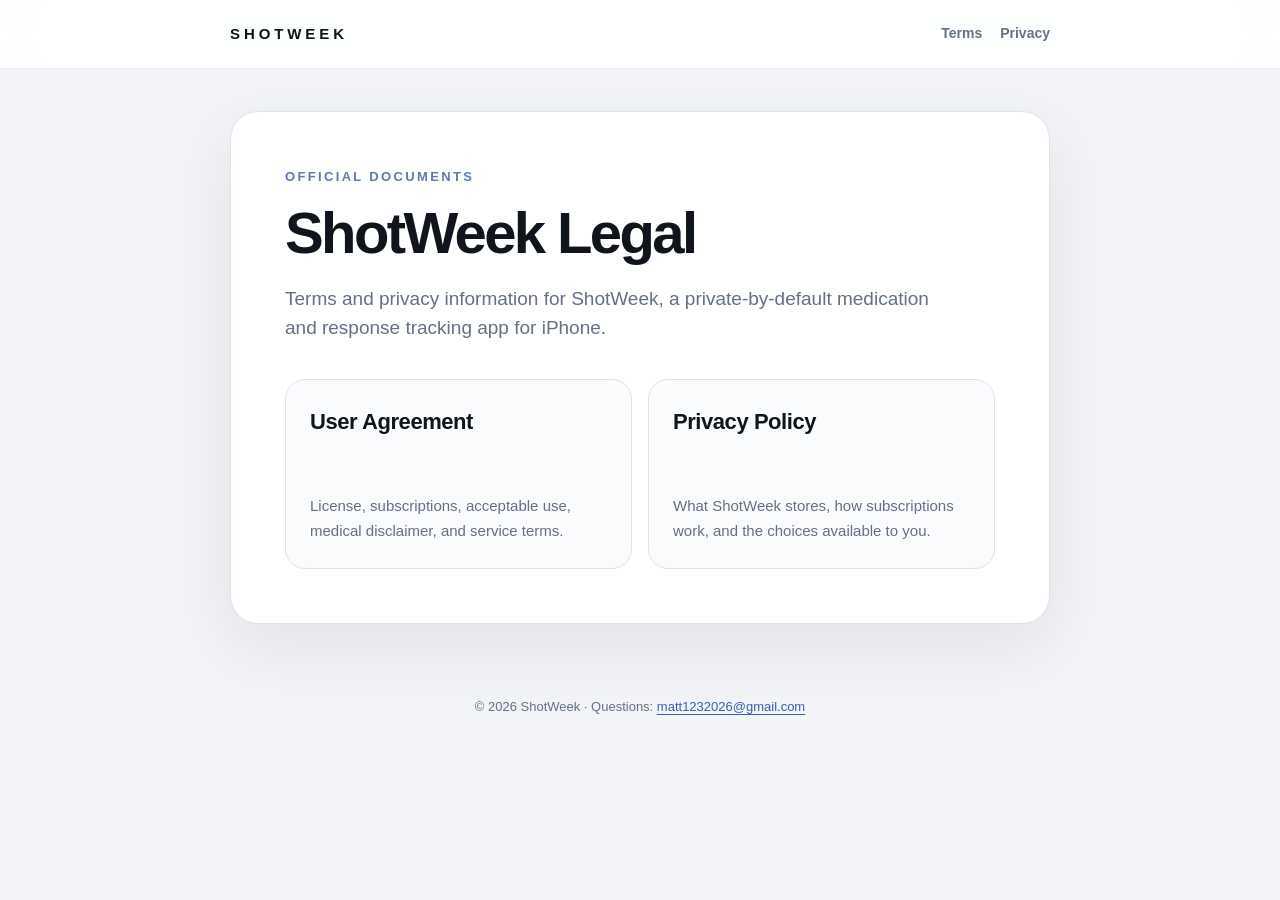
==== index.html @ 5c361e0a "Publish ShotWeek legal documents" ====
<!doctype html>
<html lang="en">
<head>
  <meta charset="utf-8">
  <meta name="viewport" content="width=device-width, initial-scale=1">
  <meta name="description" content="Official legal documents for the ShotWeek iOS app.">
  <title>ShotWeek Legal</title>
  <link rel="stylesheet" href="styles.css">
</head>
<body>
  <header class="site-header">
    <div class="header-inner">
      <a class="brand" href="index.html">SHOTWEEK</a>
      <nav class="header-nav" aria-label="Legal documents">
        <a href="user-agreement.html">Terms</a>
        <a href="privacy-policy.html">Privacy</a>
      </nav>
    </div>
  </header>
  <main>
    <article class="home-card">
      <p class="eyebrow">Official documents</p>
      <h1>ShotWeek Legal</h1>
      <p class="lede">Terms and privacy information for ShotWeek, a private-by-default medication and response tracking app for iPhone.</p>
      <div class="policy-grid">
        <a class="policy-link" href="user-agreement.html">
          <strong>User Agreement</strong>
          <span>License, subscriptions, acceptable use, medical disclaimer, and service terms.</span>
        </a>
        <a class="policy-link" href="privacy-policy.html">
          <strong>Privacy Policy</strong>
          <span>What ShotWeek stores, how subscriptions work, and the choices available to you.</span>
        </a>
      </div>
    </article>
  </main>
  <footer class="site-footer">© 2026 ShotWeek · Questions: <a href="mailto:matt1232026@gmail.com">matt1232026@gmail.com</a></footer>
</body>
</html>
---- styles.css ----
:root {
  color-scheme: light;
  --ink: #10141c;
  --muted: #657084;
  --line: #dde2ea;
  --surface: #ffffff;
  --canvas: #f2f4f7;
  --accent: #5f78bd;
  --accent-soft: #eef2ff;
  --max-width: 820px;
}

* {
  box-sizing: border-box;
}

html {
  scroll-behavior: smooth;
}

body {
  margin: 0;
  background: var(--canvas);
  color: var(--ink);
  font-family: -apple-system, BlinkMacSystemFont, "SF Pro Text", "Segoe UI", sans-serif;
  font-size: 17px;
  line-height: 1.65;
  -webkit-font-smoothing: antialiased;
}

a {
  color: #385eae;
  text-underline-offset: 3px;
}

a:hover {
  color: #23427f;
}

a:focus-visible,
button:focus-visible {
  outline: 3px solid rgba(95, 120, 189, 0.38);
  outline-offset: 3px;
  border-radius: 6px;
}

.site-header {
  position: sticky;
  top: 0;
  z-index: 10;
  border-bottom: 1px solid rgba(16, 20, 28, 0.08);
  background: rgba(255, 255, 255, 0.92);
  backdrop-filter: blur(18px) saturate(150%);
  -webkit-backdrop-filter: blur(18px) saturate(150%);
}

.header-inner {
  width: min(calc(100% - 40px), var(--max-width));
  min-height: 68px;
  margin: 0 auto;
  display: flex;
  align-items: center;
  justify-content: space-between;
  gap: 24px;
}

.brand {
  color: var(--ink);
  font-size: 15px;
  font-weight: 780;
  letter-spacing: 0.26em;
  text-decoration: none;
}

.header-nav {
  display: flex;
  align-items: center;
  gap: 18px;
  font-size: 14px;
  font-weight: 650;
}

.header-nav a {
  color: var(--muted);
  text-decoration: none;
}

.header-nav a[aria-current="page"] {
  color: var(--ink);
}

main {
  width: min(calc(100% - 40px), var(--max-width));
  margin: 42px auto 72px;
}

.document,
.home-card {
  overflow: hidden;
  border: 1px solid var(--line);
  border-radius: 28px;
  background: var(--surface);
  box-shadow: 0 22px 70px rgba(20, 29, 45, 0.08);
}

.document-hero {
  padding: 48px 52px 40px;
  border-bottom: 1px solid var(--line);
  background:
    radial-gradient(circle at 88% 10%, rgba(95, 120, 189, 0.18), transparent 34%),
    linear-gradient(180deg, #ffffff 0%, #fafbff 100%);
}

.eyebrow {
  margin: 0 0 12px;
  color: var(--accent);
  font-size: 13px;
  font-weight: 760;
  letter-spacing: 0.18em;
  text-transform: uppercase;
}

h1,
h2,
h3 {
  margin-top: 0;
  color: var(--ink);
  line-height: 1.18;
  text-wrap: balance;
}

h1 {
  max-width: 680px;
  margin-bottom: 14px;
  font-size: clamp(38px, 7vw, 58px);
  letter-spacing: -0.045em;
}

h2 {
  margin-bottom: 14px;
  font-size: 25px;
  letter-spacing: -0.025em;
}

h3 {
  margin-bottom: 8px;
  font-size: 19px;
}

p {
  margin: 0 0 16px;
}

ul,
ol {
  margin: 0 0 18px;
  padding-left: 24px;
}

li + li {
  margin-top: 8px;
}

.lede {
  max-width: 660px;
  margin: 0;
  color: var(--muted);
  font-size: 19px;
  line-height: 1.55;
}

.meta {
  display: flex;
  flex-wrap: wrap;
  gap: 10px;
  margin-top: 24px;
}

.meta span {
  padding: 7px 11px;
  border: 1px solid #d9e0f2;
  border-radius: 999px;
  background: rgba(255, 255, 255, 0.82);
  color: #4f5d72;
  font-size: 13px;
  font-weight: 650;
}

.toc {
  margin: 34px 52px 0;
  padding: 24px 26px;
  border: 1px solid var(--line);
  border-radius: 18px;
  background: #fafbfc;
}

.toc h2 {
  margin-bottom: 12px;
  font-size: 17px;
}

.toc ol {
  columns: 2;
  column-gap: 36px;
  margin: 0;
  font-size: 14px;
}

.toc li {
  break-inside: avoid;
  margin: 0 0 6px;
}

.document-body {
  padding: 18px 52px 54px;
}

.document-body section {
  padding-top: 36px;
  scroll-margin-top: 84px;
}

.document-body section + section {
  margin-top: 32px;
  border-top: 1px solid var(--line);
}

.callout {
  margin: 18px 0;
  padding: 18px 20px;
  border-left: 4px solid var(--accent);
  border-radius: 0 14px 14px 0;
  background: var(--accent-soft);
}

.callout p:last-child {
  margin-bottom: 0;
}

.table-wrap {
  margin: 18px 0 24px;
  overflow-x: auto;
  border: 1px solid var(--line);
  border-radius: 16px;
}

table {
  width: 100%;
  min-width: 620px;
  border-collapse: collapse;
  font-size: 15px;
}

th,
td {
  padding: 14px 16px;
  border-bottom: 1px solid var(--line);
  text-align: left;
  vertical-align: top;
}

th {
  background: #f7f8fa;
  font-size: 13px;
  letter-spacing: 0.04em;
  text-transform: uppercase;
}

tr:last-child td {
  border-bottom: 0;
}

.home-card {
  padding: 54px;
}

.home-card h1 {
  margin-bottom: 16px;
}

.policy-grid {
  display: grid;
  grid-template-columns: repeat(2, minmax(0, 1fr));
  gap: 16px;
  margin-top: 36px;
}

.policy-link {
  min-height: 190px;
  padding: 24px;
  display: flex;
  flex-direction: column;
  justify-content: space-between;
  border: 1px solid var(--line);
  border-radius: 20px;
  background: #fafbfc;
  color: var(--ink);
  text-decoration: none;
  transition: transform 160ms ease, border-color 160ms ease, box-shadow 160ms ease;
}

.policy-link:hover {
  transform: translateY(-2px);
  border-color: #bac7e6;
  box-shadow: 0 16px 36px rgba(40, 53, 78, 0.08);
}

.policy-link strong {
  font-size: 22px;
  letter-spacing: -0.02em;
}

.policy-link span {
  color: var(--muted);
  font-size: 15px;
}

.site-footer {
  width: min(calc(100% - 40px), var(--max-width));
  margin: 0 auto 48px;
  color: var(--muted);
  font-size: 13px;
  text-align: center;
}

@media (max-width: 680px) {
  body {
    font-size: 16px;
  }

  .header-inner,
  main,
  .site-footer {
    width: min(calc(100% - 24px), var(--max-width));
  }

  .header-inner {
    min-height: 62px;
  }

  .header-nav {
    gap: 12px;
    font-size: 12px;
  }

  main {
    margin-top: 20px;
  }

  .document,
  .home-card {
    border-radius: 22px;
  }

  .document-hero,
  .document-body,
  .home-card {
    padding-left: 24px;
    padding-right: 24px;
  }

  .document-hero {
    padding-top: 34px;
    padding-bottom: 30px;
  }

  .document-body {
    padding-bottom: 36px;
  }

  .toc {
    margin: 24px 24px 0;
    padding: 20px;
  }

  .toc ol {
    columns: 1;
  }

  .policy-grid {
    grid-template-columns: 1fr;
  }

  .policy-link {
    min-height: 150px;
  }
}

@media print {
  body {
    background: #fff;
    color: #000;
    font-size: 11pt;
  }

  .site-header,
  .toc,
  .site-footer {
    display: none;
  }

  main {
    width: 100%;
    margin: 0;
  }

  .document {
    border: 0;
    border-radius: 0;
    box-shadow: none;
  }

  .document-hero,
  .document-body {
    padding-left: 0;
    padding-right: 0;
  }

  .document-body section {
    break-inside: avoid-page;
  }
}
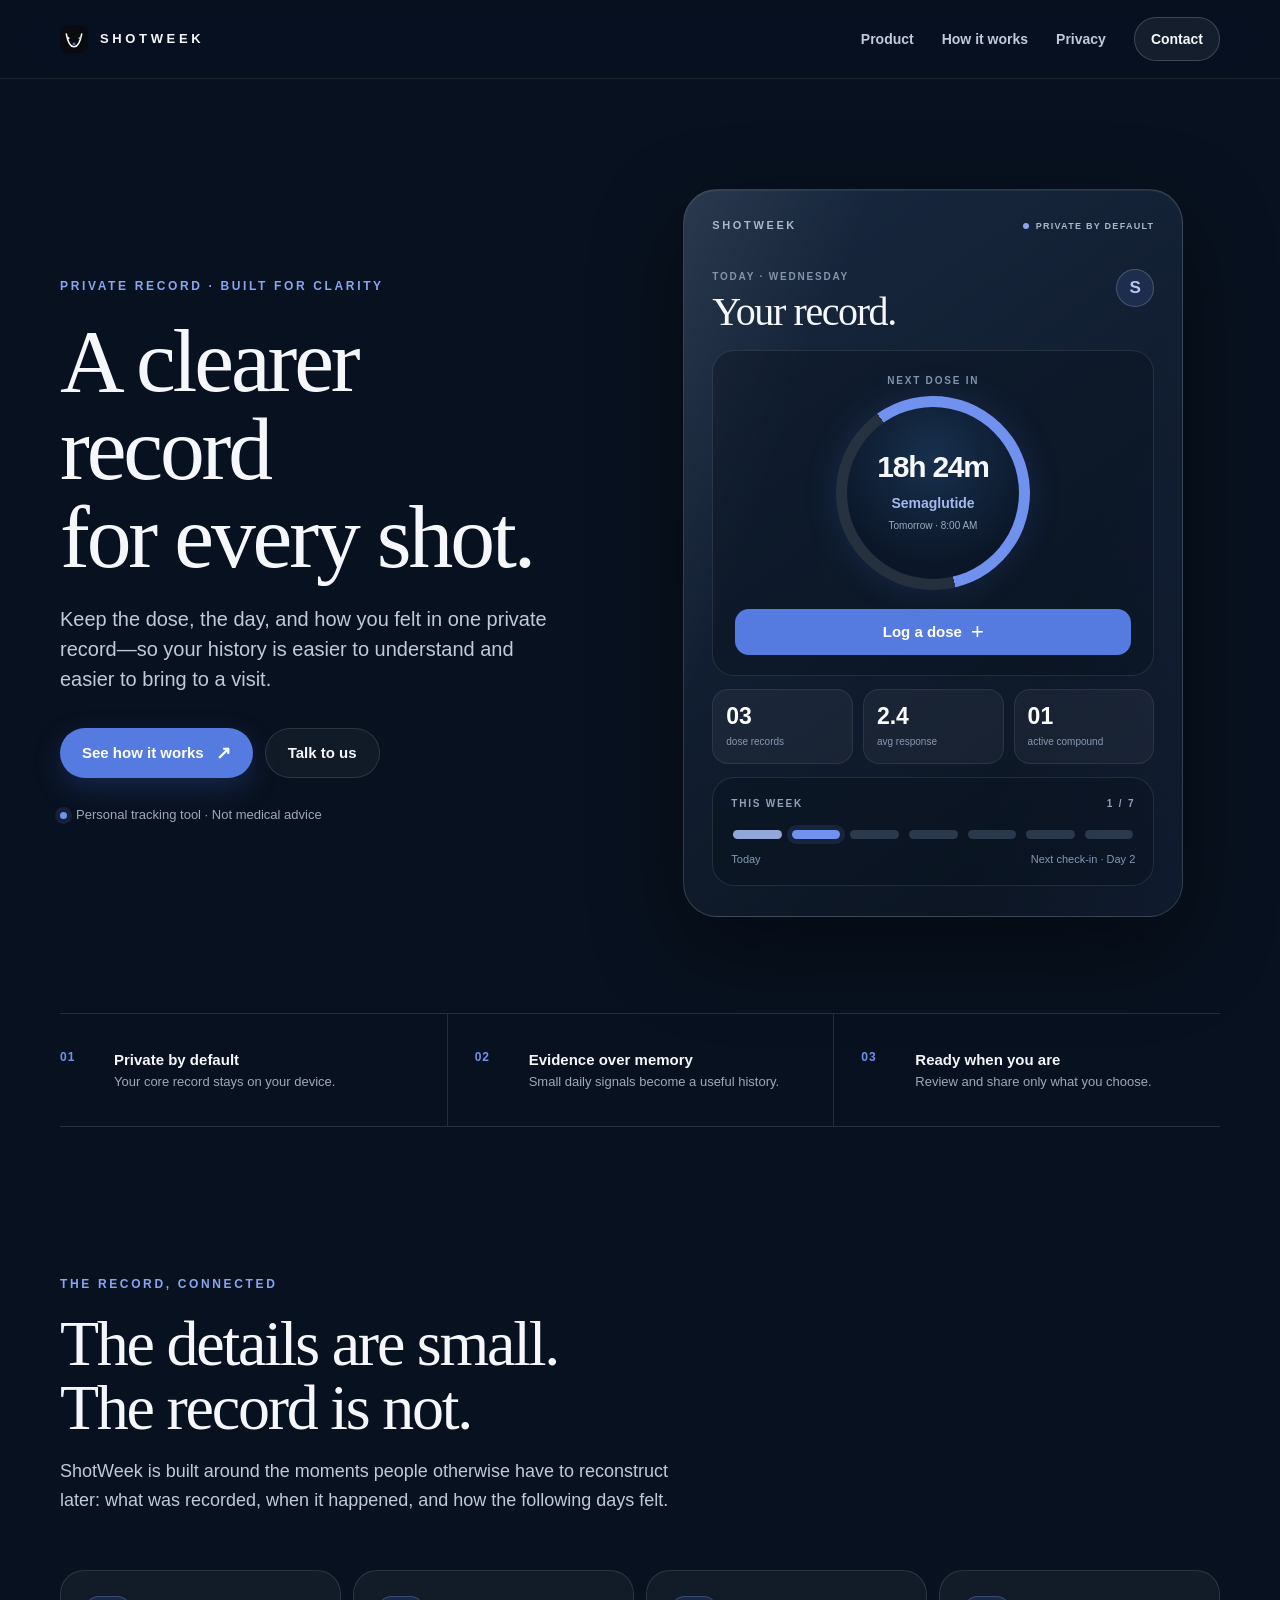
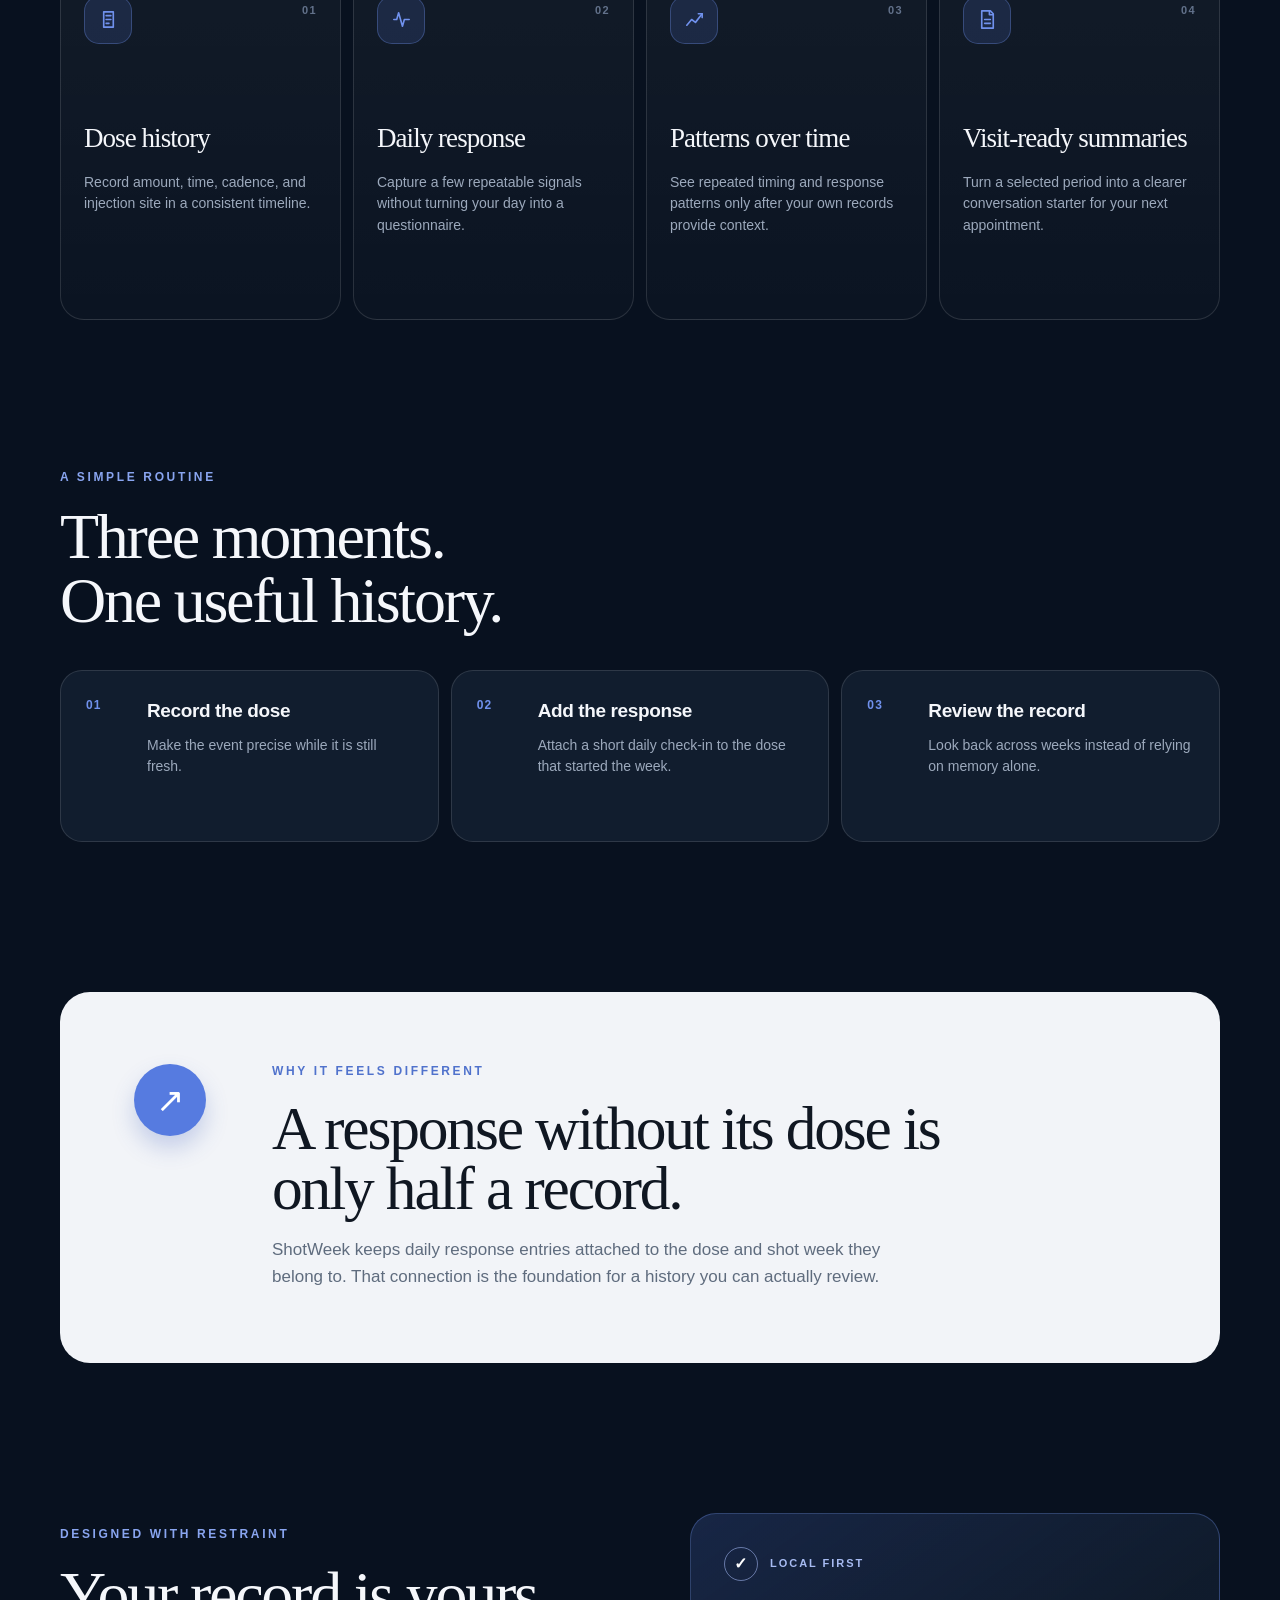
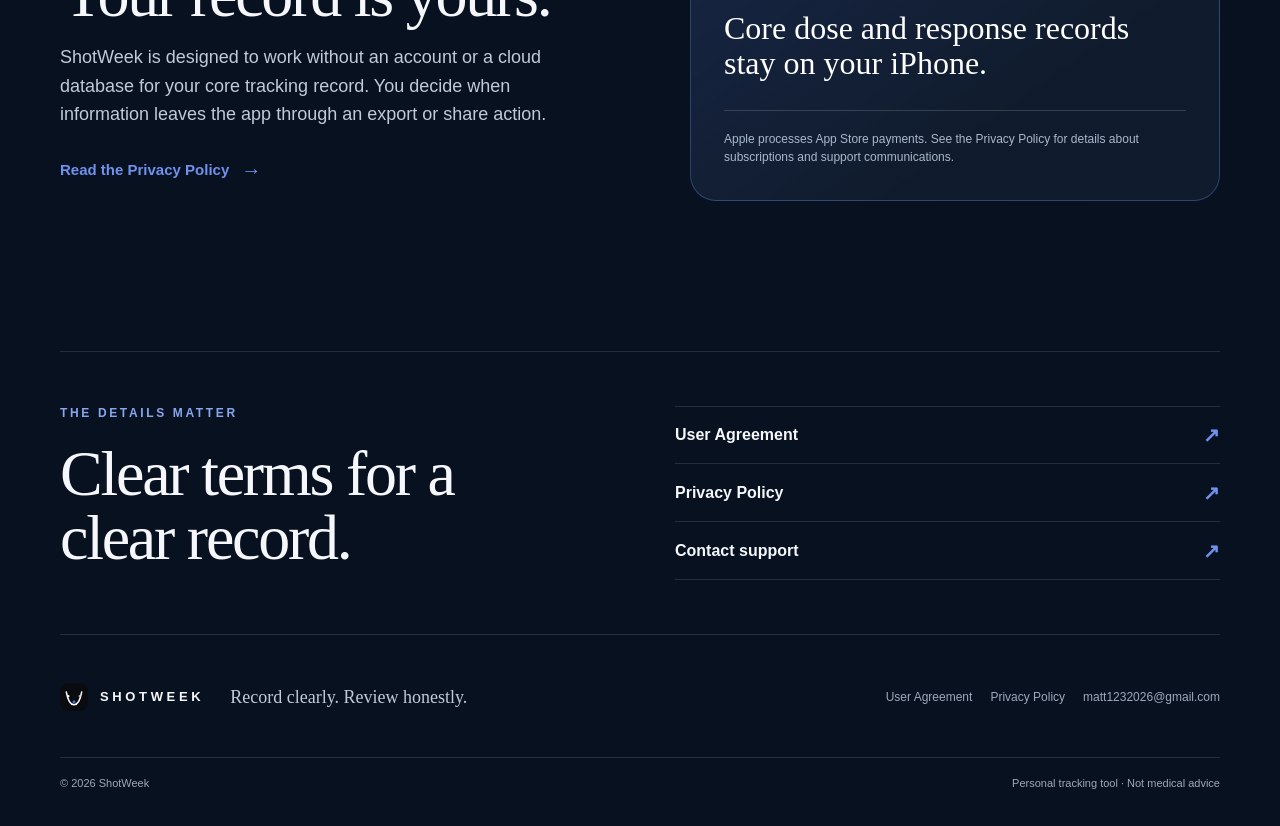
==== commit 92006722: "Launch ShotWeek official website" ====
--- a/index.html
+++ b/index.html
@@ -3,37 +3,173 @@
 <head>
   <meta charset="utf-8">
   <meta name="viewport" content="width=device-width, initial-scale=1">
-  <meta name="description" content="Official legal documents for the ShotWeek iOS app.">
-  <title>ShotWeek Legal</title>
+  <meta name="theme-color" content="#08111f">
+  <meta name="description" content="ShotWeek keeps your dose history and daily response in one clear, private record.">
+  <title>ShotWeek — A clearer record for every shot</title>
+  <link rel="preload" href="shotweek-logo.svg" as="image" type="image/svg+xml">
   <link rel="stylesheet" href="styles.css">
 </head>
-<body>
-  <header class="site-header">
+<body class="landing-page">
+  <header class="site-header landing-header">
     <div class="header-inner">
-      <a class="brand" href="index.html">SHOTWEEK</a>
-      <nav class="header-nav" aria-label="Legal documents">
-        <a href="user-agreement.html">Terms</a>
+      <a class="brand brand-mark" href="index.html" aria-label="ShotWeek home">
+        <img src="shotweek-logo.svg" alt="">
+        <span>SHOTWEEK</span>
+      </a>
+      <nav class="header-nav landing-nav" aria-label="Primary navigation">
+        <a href="#product">Product</a>
+        <a href="#method">How it works</a>
         <a href="privacy-policy.html">Privacy</a>
+        <a class="nav-cta" href="mailto:matt1232026@gmail.com">Contact</a>
       </nav>
     </div>
   </header>
-  <main>
-    <article class="home-card">
-      <p class="eyebrow">Official documents</p>
-      <h1>ShotWeek Legal</h1>
-      <p class="lede">Terms and privacy information for ShotWeek, a private-by-default medication and response tracking app for iPhone.</p>
-      <div class="policy-grid">
-        <a class="policy-link" href="user-agreement.html">
-          <strong>User Agreement</strong>
-          <span>License, subscriptions, acceptable use, medical disclaimer, and service terms.</span>
-        </a>
-        <a class="policy-link" href="privacy-policy.html">
-          <strong>Privacy Policy</strong>
-          <span>What ShotWeek stores, how subscriptions work, and the choices available to you.</span>
-        </a>
+
+  <main class="landing-main">
+    <section class="landing-hero" aria-labelledby="hero-title">
+      <div class="hero-copy">
+        <p class="eyebrow eyebrow-blue">PRIVATE RECORD <span aria-hidden="true">·</span> BUILT FOR CLARITY</p>
+        <h1 id="hero-title">A clearer record<br>for every shot.</h1>
+        <p class="hero-lede">Keep the dose, the day, and how you felt in one private record—so your history is easier to understand and easier to bring to a visit.</p>
+        <div class="hero-actions">
+          <a class="button button-primary" href="#product">See how it works <span aria-hidden="true">↗</span></a>
+          <a class="button button-quiet" href="mailto:matt1232026@gmail.com">Talk to us</a>
+        </div>
+        <p class="hero-note"><span class="status-dot" aria-hidden="true"></span> Personal tracking tool · Not medical advice</p>
       </div>
-    </article>
+
+      <div class="hero-art" aria-label="Illustration of the ShotWeek tracking dashboard">
+        <div class="dashboard-shell">
+          <div class="dashboard-topline">
+            <span>SHOTWEEK</span>
+            <span class="topline-status"><i aria-hidden="true"></i> PRIVATE BY DEFAULT</span>
+          </div>
+          <div class="dashboard-heading">
+            <div>
+              <p class="dashboard-kicker">TODAY · WEDNESDAY</p>
+              <h2>Your record.</h2>
+            </div>
+            <span class="dashboard-avatar" aria-hidden="true">S</span>
+          </div>
+          <div class="dashboard-card dose-card">
+            <div class="dose-card-label">NEXT DOSE IN</div>
+            <div class="ring-wrap">
+              <div class="ring"><div class="ring-center"><strong>18h 24m</strong><span>Semaglutide</span><small>Tomorrow · 8:00 AM</small></div></div>
+            </div>
+            <div class="dashboard-action">Log a dose <span aria-hidden="true">+</span></div>
+          </div>
+          <div class="dashboard-metrics" aria-label="Record summary">
+            <div><strong>03</strong><span>dose records</span></div>
+            <div><strong>2.4</strong><span>avg response</span></div>
+            <div><strong>01</strong><span>active compound</span></div>
+          </div>
+          <div class="dashboard-card week-card">
+            <div class="week-card-heading"><span>THIS WEEK</span><span>1 / 7</span></div>
+            <div class="week-dots" aria-hidden="true">
+              <i class="complete"></i><i class="today"></i><i></i><i></i><i></i><i></i><i></i>
+            </div>
+            <div class="week-card-footer"><span>Today</span><span>Next check-in · Day 2</span></div>
+          </div>
+        </div>
+      </div>
+    </section>
+
+    <section class="trust-strip" aria-label="ShotWeek principles">
+      <div><span class="trust-index">01</span><strong>Private by default</strong><span>Your core record stays on your device.</span></div>
+      <div><span class="trust-index">02</span><strong>Evidence over memory</strong><span>Small daily signals become a useful history.</span></div>
+      <div><span class="trust-index">03</span><strong>Ready when you are</strong><span>Review and share only what you choose.</span></div>
+    </section>
+
+    <section id="product" class="landing-section product-section" aria-labelledby="product-title">
+      <div class="section-heading">
+        <p class="eyebrow eyebrow-blue">THE RECORD, CONNECTED</p>
+        <h2 id="product-title">The details are small.<br>The record is not.</h2>
+        <p>ShotWeek is built around the moments people otherwise have to reconstruct later: what was recorded, when it happened, and how the following days felt.</p>
+      </div>
+      <div class="feature-grid">
+        <article class="feature-card">
+          <span class="feature-icon" aria-hidden="true"><svg viewBox="0 0 24 24"><path d="M7 4h10v16H7z"/><path d="M9.5 8h5M9.5 12h5M9.5 16h3"/></svg></span>
+          <span class="feature-number">01</span>
+          <h3>Dose history</h3>
+          <p>Record amount, time, cadence, and injection site in a consistent timeline.</p>
+        </article>
+        <article class="feature-card">
+          <span class="feature-icon" aria-hidden="true"><svg viewBox="0 0 24 24"><path d="M4 12h3l2-7 4 14 2-7h5"/></svg></span>
+          <span class="feature-number">02</span>
+          <h3>Daily response</h3>
+          <p>Capture a few repeatable signals without turning your day into a questionnaire.</p>
+        </article>
+        <article class="feature-card">
+          <span class="feature-icon" aria-hidden="true"><svg viewBox="0 0 24 24"><path d="M4 18 9 12l4 3 7-9"/><path d="M16 6h4v4"/></svg></span>
+          <span class="feature-number">03</span>
+          <h3>Patterns over time</h3>
+          <p>See repeated timing and response patterns only after your own records provide context.</p>
+        </article>
+        <article class="feature-card">
+          <span class="feature-icon" aria-hidden="true"><svg viewBox="0 0 24 24"><path d="M6 3h9l3 3v15H6z"/><path d="M14 3v4h4M9 12h6M9 16h6"/></svg></span>
+          <span class="feature-number">04</span>
+          <h3>Visit-ready summaries</h3>
+          <p>Turn a selected period into a clearer conversation starter for your next appointment.</p>
+        </article>
+      </div>
+    </section>
+
+    <section id="method" class="landing-section method-section" aria-labelledby="method-title">
+      <div class="section-heading compact-heading">
+        <p class="eyebrow eyebrow-blue">A SIMPLE ROUTINE</p>
+        <h2 id="method-title">Three moments.<br>One useful history.</h2>
+      </div>
+      <div class="steps-grid">
+        <article class="step-card"><span>01</span><div><h3>Record the dose</h3><p>Make the event precise while it is still fresh.</p></div></article>
+        <article class="step-card"><span>02</span><div><h3>Add the response</h3><p>Attach a short daily check-in to the dose that started the week.</p></div></article>
+        <article class="step-card"><span>03</span><div><h3>Review the record</h3><p>Look back across weeks instead of relying on memory alone.</p></div></article>
+      </div>
+    </section>
+
+    <section class="statement-panel" aria-labelledby="statement-title">
+      <div class="statement-mark" aria-hidden="true">↗</div>
+      <div>
+        <p class="eyebrow eyebrow-blue">WHY IT FEELS DIFFERENT</p>
+        <h2 id="statement-title">A response without its dose is only half a record.</h2>
+        <p>ShotWeek keeps daily response entries attached to the dose and shot week they belong to. That connection is the foundation for a history you can actually review.</p>
+      </div>
+    </section>
+
+    <section class="privacy-section" aria-labelledby="privacy-title">
+      <div class="privacy-copy">
+        <p class="eyebrow eyebrow-blue">DESIGNED WITH RESTRAINT</p>
+        <h2 id="privacy-title">Your record is yours.</h2>
+        <p>ShotWeek is designed to work without an account or a cloud database for your core tracking record. You decide when information leaves the app through an export or share action.</p>
+        <a class="text-link" href="privacy-policy.html">Read the Privacy Policy <span aria-hidden="true">→</span></a>
+      </div>
+      <div class="privacy-panel">
+        <div class="privacy-panel-top"><span class="shield" aria-hidden="true">✓</span><span>LOCAL FIRST</span></div>
+        <p>Core dose and response records stay on your iPhone.</p>
+        <div class="privacy-rule"></div>
+        <small>Apple processes App Store payments. See the Privacy Policy for details about subscriptions and support communications.</small>
+      </div>
+    </section>
+
+    <section class="legal-panel" aria-labelledby="legal-title">
+      <div>
+        <p class="eyebrow eyebrow-blue">THE DETAILS MATTER</p>
+        <h2 id="legal-title">Clear terms for a clear record.</h2>
+      </div>
+      <div class="legal-panel-links">
+        <a href="user-agreement.html"><span>User Agreement</span><span aria-hidden="true">↗</span></a>
+        <a href="privacy-policy.html"><span>Privacy Policy</span><span aria-hidden="true">↗</span></a>
+        <a href="mailto:matt1232026@gmail.com"><span>Contact support</span><span aria-hidden="true">↗</span></a>
+      </div>
+    </section>
   </main>
-  <footer class="site-footer">© 2026 ShotWeek · Questions: <a href="mailto:matt1232026@gmail.com">matt1232026@gmail.com</a></footer>
+
+  <footer class="site-footer landing-footer">
+    <div class="footer-inner">
+      <a class="brand brand-mark" href="index.html" aria-label="ShotWeek home"><img src="shotweek-logo.svg" alt=""><span>SHOTWEEK</span></a>
+      <p>Record clearly. Review honestly.</p>
+      <div class="footer-links"><a href="user-agreement.html">User Agreement</a><a href="privacy-policy.html">Privacy Policy</a><a href="mailto:matt1232026@gmail.com">matt1232026@gmail.com</a></div>
+    </div>
+    <div class="footer-bottom"><span>© 2026 ShotWeek</span><span>Personal tracking tool · Not medical advice</span></div>
+  </footer>
 </body>
 </html>
--- a/styles.css
+++ b/styles.css
@@ -1,422 +1,323 @@
 :root {
+  color-scheme: dark;
+  --ink: #f5f7fb;
+  --muted: #9ca9bc;
+  --muted-strong: #c0cad8;
+  --line: rgba(255, 255, 255, 0.12);
+  --surface: #111d2e;
+  --surface-strong: #17263a;
+  --canvas: #08111f;
+  --canvas-deep: #060c16;
+  --accent: #567be0;
+  --accent-bright: #7091ed;
+  --accent-soft: rgba(86, 123, 224, 0.16);
+  --max-width: 1160px;
+  --copy-width: 820px;
+}
+
+* { box-sizing: border-box; }
+
+html { scroll-behavior: smooth; }
+
+body {
+  margin: 0;
+  background: var(--canvas);
+  color: var(--ink);
+  font-family: -apple-system, BlinkMacSystemFont, "SF Pro Text", "Segoe UI", sans-serif;
+  font-size: 17px;
+  line-height: 1.6;
+  -webkit-font-smoothing: antialiased;
+  text-rendering: optimizeLegibility;
+}
+
+a { color: var(--accent-bright); text-underline-offset: 3px; }
+a:hover { color: #9bb3ff; }
+a:focus-visible, button:focus-visible { outline: 3px solid rgba(112, 145, 237, 0.55); outline-offset: 4px; border-radius: 8px; }
+
+.site-header {
+  position: sticky;
+  top: 0;
+  z-index: 10;
+  border-bottom: 1px solid rgba(255, 255, 255, 0.08);
+  background: rgba(8, 17, 31, 0.78);
+  backdrop-filter: blur(20px) saturate(140%);
+  -webkit-backdrop-filter: blur(20px) saturate(140%);
+}
+
+.header-inner {
+  width: min(calc(100% - 64px), var(--max-width));
+  min-height: 78px;
+  margin: 0 auto;
+  display: flex;
+  align-items: center;
+  justify-content: space-between;
+  gap: 32px;
+}
+
+.brand {
+  color: var(--ink);
+  text-decoration: none;
+  letter-spacing: 0.28em;
+  font-size: 13px;
+  font-weight: 760;
+}
+
+.brand-mark { display: inline-flex; align-items: center; gap: 12px; }
+.brand-mark img { width: 28px; height: 28px; border-radius: 8px; display: block; }
+
+.header-nav { display: flex; align-items: center; gap: 28px; font-size: 14px; font-weight: 650; }
+.header-nav a { color: var(--muted-strong); text-decoration: none; }
+.header-nav a:hover { color: var(--ink); }
+.landing-nav .nav-cta { padding: 10px 16px; border: 1px solid rgba(255, 255, 255, 0.18); border-radius: 999px; color: var(--ink); background: rgba(255, 255, 255, 0.06); }
+
+.landing-main { width: min(calc(100% - 64px), var(--max-width)); margin: 0 auto; }
+
+.landing-hero {
+  min-height: 720px;
+  padding: 110px 0 96px;
+  display: grid;
+  grid-template-columns: minmax(0, 0.94fr) minmax(440px, 1.06fr);
+  align-items: center;
+  gap: 78px;
+}
+
+.eyebrow { margin: 0; color: var(--muted); font-size: 12px; line-height: 1.3; font-weight: 780; letter-spacing: 0.22em; text-transform: uppercase; }
+.eyebrow-blue { color: #89a5f0; }
+
+h1, h2, h3, p { margin-top: 0; }
+h1, h2, h3 { letter-spacing: -0.035em; }
+h1, .section-heading h2, .statement-panel h2, .privacy-copy h2, .legal-panel h2 { font-family: Iowan Old Style, Baskerville, Georgia, serif; font-weight: 500; }
+
+.hero-copy h1 { max-width: 640px; margin: 22px 0 24px; font-size: clamp(58px, 7vw, 92px); line-height: 0.98; }
+.hero-lede { max-width: 560px; margin-bottom: 34px; color: var(--muted-strong); font-size: 20px; line-height: 1.5; }
+.hero-actions { display: flex; flex-wrap: wrap; align-items: center; gap: 12px; }
+.button { display: inline-flex; align-items: center; justify-content: center; min-height: 50px; padding: 0 22px; border-radius: 999px; font-size: 15px; font-weight: 720; text-decoration: none; transition: transform .2s ease, background .2s ease, border-color .2s ease; }
+.button:hover { transform: translateY(-2px); }
+.button-primary { color: #fff; background: var(--accent); box-shadow: 0 10px 28px rgba(61, 93, 188, 0.28); }
+.button-primary:hover { color: #fff; background: var(--accent-bright); }
+.button-primary span { margin-left: 12px; font-size: 18px; }
+.button-quiet { color: var(--ink); border: 1px solid var(--line); background: rgba(255, 255, 255, 0.04); }
+.button-quiet:hover { color: var(--ink); background: rgba(255, 255, 255, 0.1); }
+.hero-note { display: flex; align-items: center; gap: 9px; margin: 27px 0 0; color: var(--muted); font-size: 13px; }
+.status-dot { width: 7px; height: 7px; border-radius: 50%; background: var(--accent-bright); box-shadow: 0 0 0 5px rgba(112, 145, 237, 0.12); }
+
+.hero-art { position: relative; min-height: 590px; display: grid; place-items: center; }
+.hero-art::before { content: ""; position: absolute; width: 530px; height: 530px; border-radius: 50%; background: radial-gradient(circle, rgba(81, 121, 226, 0.2), rgba(81, 121, 226, 0) 68%); filter: blur(10px); }
+.dashboard-shell { position: relative; width: min(100%, 500px); padding: 27px 28px 30px; overflow: hidden; border: 1px solid rgba(255, 255, 255, 0.16); border-radius: 34px; background: linear-gradient(145deg, rgba(25, 42, 65, 0.96), rgba(10, 19, 32, 0.98)); box-shadow: 0 32px 90px rgba(0, 0, 0, 0.38), inset 0 1px 0 rgba(255, 255, 255, 0.06); }
+.dashboard-shell::after { content: ""; position: absolute; inset: 0; pointer-events: none; background: linear-gradient(110deg, rgba(255, 255, 255, 0.08), transparent 25% 70%, rgba(86, 123, 224, 0.07)); }
+.dashboard-topline, .dashboard-heading, .week-card-heading, .week-card-footer { position: relative; z-index: 1; display: flex; justify-content: space-between; align-items: center; }
+.dashboard-topline { color: #aab8cc; font-size: 11px; font-weight: 760; letter-spacing: .24em; }
+.topline-status { display: flex; align-items: center; gap: 7px; font-size: 9px; letter-spacing: .14em; }
+.topline-status i { display: block; width: 6px; height: 6px; border-radius: 50%; background: #8da6ed; }
+.dashboard-heading { margin: 34px 0 18px; align-items: flex-start; }
+.dashboard-kicker, .dose-card-label { margin: 0 0 7px; color: #8494ab; font-size: 10px; font-weight: 760; letter-spacing: .18em; }
+.dashboard-heading h2 { margin: 0; font-family: Iowan Old Style, Baskerville, Georgia, serif; font-size: 40px; line-height: 1; font-weight: 500; }
+.dashboard-avatar { display: grid; place-items: center; width: 38px; height: 38px; border: 1px solid rgba(255, 255, 255, .2); border-radius: 50%; color: #b7c8ef; font-weight: 700; background: rgba(86, 123, 224, .15); }
+.dashboard-card { position: relative; z-index: 1; border: 1px solid rgba(255, 255, 255, .1); border-radius: 22px; background: rgba(8, 16, 29, .34); }
+.dose-card { padding: 22px 22px 20px; text-align: center; }
+.ring-wrap { display: grid; place-items: center; margin: 2px 0 19px; }
+.ring { display: grid; place-items: center; width: 194px; height: 194px; padding: 11px; border-radius: 50%; background: conic-gradient(var(--accent-bright) 0 56%, rgba(255, 255, 255, .1) 56% 100%); box-shadow: 0 0 34px rgba(80, 125, 229, .16); transform: rotate(-35deg); }
+.ring-center { display: flex; width: 100%; height: 100%; transform: rotate(35deg); border-radius: 50%; flex-direction: column; align-items: center; justify-content: center; background: radial-gradient(circle at 50% 30%, #18304e, #0b1728 72%); }
+.ring-center strong { color: var(--ink); font-size: 30px; letter-spacing: -.04em; line-height: 1; }
+.ring-center span { margin-top: 10px; color: #a6b9ef; font-size: 14px; font-weight: 700; }
+.ring-center small { margin-top: 3px; color: var(--muted); font-size: 10px; }
+.dashboard-action { display: flex; align-items: center; justify-content: center; gap: 9px; min-height: 46px; border-radius: 14px; color: #fff; background: var(--accent); font-size: 15px; font-weight: 730; }
+.dashboard-action span { font-size: 22px; font-weight: 400; }
+.dashboard-metrics { position: relative; z-index: 1; display: grid; grid-template-columns: repeat(3, 1fr); gap: 10px; margin: 13px 0; }
+.dashboard-metrics > div { min-width: 0; padding: 15px 13px; border: 1px solid rgba(255, 255, 255, .08); border-radius: 16px; background: rgba(255, 255, 255, .045); }
+.dashboard-metrics strong { display: block; color: #fff; font-size: 23px; line-height: 1; }
+.dashboard-metrics span { display: block; margin-top: 8px; overflow: hidden; color: #8799b1; font-size: 10px; line-height: 1.25; text-overflow: ellipsis; white-space: nowrap; }
+.week-card { padding: 18px 18px 16px; }
+.week-card-heading { color: #92a2ba; font-size: 10px; font-weight: 760; letter-spacing: .18em; }
+.week-dots { display: grid; grid-template-columns: repeat(7, 1fr); gap: 10px; margin: 18px 2px 12px; }
+.week-dots i { display: block; height: 9px; border-radius: 99px; background: #2a394c; }
+.week-dots i.complete { background: #91a7da; }
+.week-dots i.today { background: var(--accent-bright); box-shadow: 0 0 0 5px rgba(112, 145, 237, .12); }
+.week-card-footer { color: #8598b1; font-size: 11px; }
+
+.trust-strip { display: grid; grid-template-columns: repeat(3, 1fr); border-top: 1px solid var(--line); border-bottom: 1px solid var(--line); }
+.trust-strip > div { min-height: 112px; padding: 27px 27px 25px 0; display: grid; grid-template-columns: 40px 1fr; column-gap: 14px; align-content: center; }
+.trust-strip > div + div { padding-left: 27px; border-left: 1px solid var(--line); }
+.trust-index { grid-row: span 2; color: var(--accent-bright); font-size: 12px; font-weight: 760; letter-spacing: .08em; }
+.trust-strip strong { font-size: 15px; font-weight: 680; }
+.trust-strip span:last-child { color: var(--muted); font-size: 13px; }
+
+.landing-section { padding: 150px 0; }
+.section-heading { max-width: 780px; margin-bottom: 55px; }
+.section-heading h2 { margin: 20px 0 18px; font-size: clamp(46px, 5vw, 70px); line-height: .99; }
+.section-heading > p:last-child { max-width: 610px; margin-bottom: 0; color: var(--muted-strong); font-size: 18px; }
+.feature-grid { display: grid; grid-template-columns: repeat(4, 1fr); gap: 12px; }
+.feature-card { min-height: 350px; padding: 25px 23px; position: relative; border: 1px solid var(--line); border-radius: 24px; background: linear-gradient(180deg, rgba(255, 255, 255, .045), rgba(255, 255, 255, .015)); }
+.feature-card:hover { border-color: rgba(112, 145, 237, .5); background: linear-gradient(180deg, rgba(86, 123, 224, .12), rgba(255, 255, 255, .02)); }
+.feature-icon { display: grid; place-items: center; width: 48px; height: 48px; border: 1px solid rgba(112, 145, 237, .33); border-radius: 15px; color: var(--accent-bright); background: var(--accent-soft); }
+.feature-icon svg { width: 23px; height: 23px; fill: none; stroke: currentColor; stroke-linecap: round; stroke-linejoin: round; stroke-width: 1.7; }
+.feature-number { position: absolute; top: 31px; right: 23px; color: #62718a; font-size: 11px; font-weight: 760; letter-spacing: .12em; }
+.feature-card h3 { margin: 73px 0 12px; font-family: Iowan Old Style, Baskerville, Georgia, serif; font-size: 27px; font-weight: 500; }
+.feature-card p { margin: 0; color: var(--muted); font-size: 14px; line-height: 1.55; }
+
+.method-section { padding-top: 0; }
+.compact-heading { margin-bottom: 38px; }
+.steps-grid { display: grid; grid-template-columns: repeat(3, 1fr); gap: 12px; }
+.step-card { display: grid; grid-template-columns: 44px 1fr; gap: 17px; min-height: 172px; padding: 25px; border: 1px solid var(--line); border-radius: 22px; background: var(--surface); }
+.step-card > span { color: var(--accent-bright); font-size: 12px; font-weight: 780; letter-spacing: .1em; }
+.step-card h3 { margin: 0 0 9px; font-size: 19px; letter-spacing: -.02em; }
+.step-card p { margin: 0; color: var(--muted); font-size: 14px; line-height: 1.5; }
+
+.statement-panel { display: grid; grid-template-columns: 110px 1fr; gap: 28px; align-items: start; padding: 72px 74px; border-radius: 30px; background: #f2f4f8; color: #101722; }
+.statement-mark { display: grid; place-items: center; width: 72px; height: 72px; border-radius: 50%; color: #fff; background: var(--accent); font-size: 34px; box-shadow: 0 12px 22px rgba(65, 96, 186, .25); }
+.statement-panel .eyebrow { color: #5072cc; }
+.statement-panel h2 { max-width: 700px; margin: 18px 0 17px; font-size: clamp(42px, 4.8vw, 67px); line-height: .99; }
+.statement-panel p:last-child { max-width: 620px; margin: 0; color: #5f6c7e; font-size: 17px; }
+
+.privacy-section { display: grid; grid-template-columns: 1fr 1fr; gap: 100px; align-items: center; padding: 150px 0; }
+.privacy-copy h2, .legal-panel h2 { margin: 20px 0 16px; font-size: clamp(45px, 5vw, 66px); line-height: 1; }
+.privacy-copy > p:not(.eyebrow) { max-width: 500px; margin-bottom: 25px; color: var(--muted-strong); font-size: 18px; }
+.text-link { display: inline-flex; align-items: center; gap: 12px; font-size: 15px; font-weight: 700; text-decoration: none; }
+.text-link span { font-size: 20px; }
+.privacy-panel { padding: 33px; border: 1px solid rgba(112, 145, 237, .32); border-radius: 26px; background: linear-gradient(145deg, rgba(86, 123, 224, .2), rgba(17, 29, 46, .9) 65%); }
+.privacy-panel-top { display: flex; align-items: center; gap: 12px; color: #a7bbf2; font-size: 11px; font-weight: 780; letter-spacing: .18em; }
+.shield { display: grid; place-items: center; width: 34px; height: 34px; border: 1px solid rgba(168, 190, 250, .55); border-radius: 50%; color: #fff; font-size: 16px; }
+.privacy-panel p { margin: 30px 0 29px; font-family: Iowan Old Style, Baskerville, Georgia, serif; color: #fff; font-size: 32px; line-height: 1.1; }
+.privacy-rule { height: 1px; margin-bottom: 19px; background: rgba(255, 255, 255, .16); }
+.privacy-panel small { display: block; color: #aab8cc; font-size: 12px; line-height: 1.55; }
+
+.legal-panel { display: grid; grid-template-columns: 1fr 1fr; gap: 70px; padding: 54px 0; border-top: 1px solid var(--line); border-bottom: 1px solid var(--line); }
+.legal-panel h2 { max-width: 490px; margin-bottom: 0; }
+.legal-panel-links { display: flex; flex-direction: column; }
+.legal-panel-links a { display: flex; align-items: center; justify-content: space-between; min-height: 58px; border-bottom: 1px solid var(--line); color: var(--ink); font-size: 16px; font-weight: 650; text-decoration: none; }
+.legal-panel-links a:first-child { border-top: 1px solid var(--line); }
+.legal-panel-links a span:last-child { color: var(--accent-bright); font-size: 20px; }
+
+.site-footer { color: var(--muted); }
+.landing-footer { width: min(calc(100% - 64px), var(--max-width)); margin: 0 auto; padding: 48px 0 34px; }
+.footer-inner { display: flex; align-items: center; gap: 26px; }
+.footer-inner > p { margin: 0; font-family: Iowan Old Style, Baskerville, Georgia, serif; color: var(--muted-strong); font-size: 18px; }
+.footer-links { display: flex; flex-wrap: wrap; gap: 18px; margin-left: auto; font-size: 12px; }
+.footer-links a { color: var(--muted); text-decoration: none; }
+.footer-bottom { display: flex; justify-content: space-between; gap: 16px; margin-top: 45px; padding-top: 17px; border-top: 1px solid var(--line); font-size: 11px; }
+
+/* Legal document pages keep a bright, long-form reading surface. */
+body.legal-page {
   color-scheme: light;
   --ink: #10141c;
   --muted: #657084;
   --line: #dde2ea;
   --surface: #ffffff;
   --canvas: #f2f4f7;
-  --accent: #5f78bd;
+  --accent: #4f70c4;
   --accent-soft: #eef2ff;
-  --max-width: 820px;
-}
-
-* {
-  box-sizing: border-box;
-}
-
-html {
-  scroll-behavior: smooth;
-}
-
-body {
-  margin: 0;
-  background: var(--canvas);
-  color: var(--ink);
-  font-family: -apple-system, BlinkMacSystemFont, "SF Pro Text", "Segoe UI", sans-serif;
-  font-size: 17px;
-  line-height: 1.65;
-  -webkit-font-smoothing: antialiased;
-}
-
-a {
-  color: #385eae;
-  text-underline-offset: 3px;
-}
-
-a:hover {
-  color: #23427f;
-}
-
-a:focus-visible,
-button:focus-visible {
-  outline: 3px solid rgba(95, 120, 189, 0.38);
-  outline-offset: 3px;
-  border-radius: 6px;
-}
-
-.site-header {
-  position: sticky;
-  top: 0;
-  z-index: 10;
-  border-bottom: 1px solid rgba(16, 20, 28, 0.08);
-  background: rgba(255, 255, 255, 0.92);
-  backdrop-filter: blur(18px) saturate(150%);
-  -webkit-backdrop-filter: blur(18px) saturate(150%);
-}
-
-.header-inner {
-  width: min(calc(100% - 40px), var(--max-width));
-  min-height: 68px;
-  margin: 0 auto;
-  display: flex;
-  align-items: center;
-  justify-content: space-between;
-  gap: 24px;
-}
-
-.brand {
-  color: var(--ink);
-  font-size: 15px;
-  font-weight: 780;
-  letter-spacing: 0.26em;
-  text-decoration: none;
-}
-
-.header-nav {
-  display: flex;
-  align-items: center;
-  gap: 18px;
-  font-size: 14px;
-  font-weight: 650;
-}
-
-.header-nav a {
-  color: var(--muted);
-  text-decoration: none;
-}
-
-.header-nav a[aria-current="page"] {
-  color: var(--ink);
-}
-
-main {
-  width: min(calc(100% - 40px), var(--max-width));
-  margin: 42px auto 72px;
-}
-
-.document,
-.home-card {
-  overflow: hidden;
-  border: 1px solid var(--line);
-  border-radius: 28px;
-  background: var(--surface);
-  box-shadow: 0 22px 70px rgba(20, 29, 45, 0.08);
-}
-
-.document-hero {
-  padding: 48px 52px 40px;
-  border-bottom: 1px solid var(--line);
-  background:
-    radial-gradient(circle at 88% 10%, rgba(95, 120, 189, 0.18), transparent 34%),
-    linear-gradient(180deg, #ffffff 0%, #fafbff 100%);
-}
-
-.eyebrow {
-  margin: 0 0 12px;
-  color: var(--accent);
-  font-size: 13px;
-  font-weight: 760;
-  letter-spacing: 0.18em;
-  text-transform: uppercase;
-}
-
-h1,
-h2,
-h3 {
-  margin-top: 0;
-  color: var(--ink);
-  line-height: 1.18;
-  text-wrap: balance;
-}
-
-h1 {
-  max-width: 680px;
-  margin-bottom: 14px;
-  font-size: clamp(38px, 7vw, 58px);
-  letter-spacing: -0.045em;
-}
-
-h2 {
-  margin-bottom: 14px;
-  font-size: 25px;
-  letter-spacing: -0.025em;
-}
-
-h3 {
-  margin-bottom: 8px;
-  font-size: 19px;
-}
-
-p {
-  margin: 0 0 16px;
-}
-
-ul,
-ol {
-  margin: 0 0 18px;
-  padding-left: 24px;
-}
-
-li + li {
-  margin-top: 8px;
-}
-
-.lede {
-  max-width: 660px;
-  margin: 0;
-  color: var(--muted);
-  font-size: 19px;
-  line-height: 1.55;
-}
-
-.meta {
-  display: flex;
-  flex-wrap: wrap;
-  gap: 10px;
-  margin-top: 24px;
-}
-
-.meta span {
-  padding: 7px 11px;
-  border: 1px solid #d9e0f2;
-  border-radius: 999px;
-  background: rgba(255, 255, 255, 0.82);
-  color: #4f5d72;
-  font-size: 13px;
-  font-weight: 650;
-}
-
-.toc {
-  margin: 34px 52px 0;
-  padding: 24px 26px;
-  border: 1px solid var(--line);
-  border-radius: 18px;
-  background: #fafbfc;
-}
-
-.toc h2 {
-  margin-bottom: 12px;
-  font-size: 17px;
-}
-
-.toc ol {
-  columns: 2;
-  column-gap: 36px;
-  margin: 0;
-  font-size: 14px;
-}
-
-.toc li {
-  break-inside: avoid;
-  margin: 0 0 6px;
-}
-
-.document-body {
-  padding: 18px 52px 54px;
-}
-
-.document-body section {
-  padding-top: 36px;
-  scroll-margin-top: 84px;
-}
-
-.document-body section + section {
-  margin-top: 32px;
-  border-top: 1px solid var(--line);
-}
-
-.callout {
-  margin: 18px 0;
-  padding: 18px 20px;
-  border-left: 4px solid var(--accent);
-  border-radius: 0 14px 14px 0;
-  background: var(--accent-soft);
-}
-
-.callout p:last-child {
-  margin-bottom: 0;
-}
-
-.table-wrap {
-  margin: 18px 0 24px;
-  overflow-x: auto;
-  border: 1px solid var(--line);
-  border-radius: 16px;
-}
-
-table {
-  width: 100%;
-  min-width: 620px;
-  border-collapse: collapse;
-  font-size: 15px;
-}
-
-th,
-td {
-  padding: 14px 16px;
-  border-bottom: 1px solid var(--line);
-  text-align: left;
-  vertical-align: top;
-}
-
-th {
-  background: #f7f8fa;
-  font-size: 13px;
-  letter-spacing: 0.04em;
-  text-transform: uppercase;
-}
-
-tr:last-child td {
-  border-bottom: 0;
-}
-
-.home-card {
-  padding: 54px;
-}
-
-.home-card h1 {
-  margin-bottom: 16px;
-}
-
-.policy-grid {
-  display: grid;
-  grid-template-columns: repeat(2, minmax(0, 1fr));
-  gap: 16px;
-  margin-top: 36px;
-}
-
-.policy-link {
-  min-height: 190px;
-  padding: 24px;
-  display: flex;
-  flex-direction: column;
-  justify-content: space-between;
-  border: 1px solid var(--line);
-  border-radius: 20px;
-  background: #fafbfc;
-  color: var(--ink);
-  text-decoration: none;
-  transition: transform 160ms ease, border-color 160ms ease, box-shadow 160ms ease;
-}
-
-.policy-link:hover {
-  transform: translateY(-2px);
-  border-color: #bac7e6;
-  box-shadow: 0 16px 36px rgba(40, 53, 78, 0.08);
-}
-
-.policy-link strong {
-  font-size: 22px;
-  letter-spacing: -0.02em;
-}
-
-.policy-link span {
-  color: var(--muted);
-  font-size: 15px;
-}
-
-.site-footer {
-  width: min(calc(100% - 40px), var(--max-width));
-  margin: 0 auto 48px;
-  color: var(--muted);
-  font-size: 13px;
-  text-align: center;
+}
+body.legal-page .site-header { border-bottom-color: rgba(16, 20, 28, .08); background: rgba(255, 255, 255, .92); }
+body.legal-page .header-inner { width: min(calc(100% - 40px), var(--copy-width)); min-height: 68px; }
+body.legal-page .brand { color: var(--ink); }
+body.legal-page .header-nav a { color: var(--muted); }
+body.legal-page .header-nav a[aria-current="page"] { color: var(--ink); }
+body.legal-page main { width: min(calc(100% - 40px), var(--copy-width)); margin: 42px auto 72px; }
+.document { overflow: hidden; border: 1px solid var(--line); border-radius: 28px; background: var(--surface); box-shadow: 0 22px 70px rgba(20, 29, 45, .08); }
+.document-hero { padding: 48px 52px 40px; border-bottom: 1px solid var(--line); background: radial-gradient(circle at 88% 10%, rgba(95, 120, 189, .18), transparent 34%), linear-gradient(180deg, #fff 0%, #fafbff 100%); }
+.document-hero .eyebrow { color: var(--accent); }
+.document-hero h1 { margin: 0 0 15px; color: var(--ink); font-size: clamp(42px, 6vw, 68px); line-height: 1; }
+.lede { max-width: 720px; margin: 0; color: var(--muted); font-size: 19px; line-height: 1.55; }
+.meta { display: flex; flex-wrap: wrap; gap: 10px 18px; margin-top: 28px; color: var(--muted); font-size: 13px; }
+.meta span + span { padding-left: 18px; border-left: 1px solid var(--line); }
+.document-body { padding: 48px 52px 56px; }
+.document-body section + section { margin-top: 47px; padding-top: 42px; border-top: 1px solid var(--line); }
+.document-body h2 { margin: 0 0 15px; color: var(--ink); font-family: -apple-system, BlinkMacSystemFont, "SF Pro Text", "Segoe UI", sans-serif; font-size: 25px; font-weight: 760; letter-spacing: -.02em; }
+.document-body h3 { margin: 25px 0 8px; color: var(--ink); font-family: -apple-system, BlinkMacSystemFont, "SF Pro Text", "Segoe UI", sans-serif; font-size: 18px; font-weight: 740; letter-spacing: -.01em; }
+.document-body p, .document-body li { color: #434d5c; }
+.document-body p { margin-bottom: 15px; }
+.document-body ul { margin: 12px 0 0; padding-left: 23px; }
+.document-body li + li { margin-top: 8px; }
+.callout { margin: 22px 0; padding: 18px 20px; border-left: 4px solid var(--accent); border-radius: 0 14px 14px 0; background: var(--accent-soft); }
+.callout p { margin: 0; color: #2b3d68; }
+.document-body a { color: #385eae; }
+.document-body a:hover { color: #23427f; }
+.table-wrap { margin: 22px 0; overflow-x: auto; border: 1px solid var(--line); border-radius: 14px; }
+.document-body table { width: 100%; min-width: 580px; border-collapse: collapse; font-size: 14px; }
+.document-body th, .document-body td { padding: 13px 15px; border-bottom: 1px solid var(--line); text-align: left; vertical-align: top; }
+.document-body th { color: var(--ink); background: #f7f8fb; font-size: 13px; }
+.document-body tr:last-child td { border-bottom: 0; }
+body.legal-page .site-footer { width: min(calc(100% - 40px), var(--copy-width)); margin: 0 auto 45px; color: var(--muted); font-size: 13px; }
+
+@media (max-width: 960px) {
+  .landing-hero { grid-template-columns: 1fr; gap: 45px; padding-top: 82px; }
+  .hero-copy { max-width: 700px; }
+  .hero-art { min-height: 520px; }
+  .feature-grid { grid-template-columns: repeat(2, 1fr); }
+  .feature-card { min-height: 285px; }
+  .feature-card h3 { margin-top: 55px; }
+  .privacy-section { gap: 50px; }
 }
 
 @media (max-width: 680px) {
-  body {
-    font-size: 16px;
-  }
-
-  .header-inner,
-  main,
-  .site-footer {
-    width: min(calc(100% - 24px), var(--max-width));
-  }
-
-  .header-inner {
-    min-height: 62px;
-  }
-
-  .header-nav {
-    gap: 12px;
-    font-size: 12px;
-  }
-
-  main {
-    margin-top: 20px;
-  }
-
-  .document,
-  .home-card {
-    border-radius: 22px;
-  }
-
-  .document-hero,
-  .document-body,
-  .home-card {
-    padding-left: 24px;
-    padding-right: 24px;
-  }
-
-  .document-hero {
-    padding-top: 34px;
-    padding-bottom: 30px;
-  }
-
-  .document-body {
-    padding-bottom: 36px;
-  }
-
-  .toc {
-    margin: 24px 24px 0;
-    padding: 20px;
-  }
-
-  .toc ol {
-    columns: 1;
-  }
-
-  .policy-grid {
-    grid-template-columns: 1fr;
-  }
-
-  .policy-link {
-    min-height: 150px;
-  }
+  body { font-size: 16px; }
+  .header-inner, .landing-main, .landing-footer { width: min(calc(100% - 36px), var(--max-width)); }
+  .header-inner { min-height: 66px; }
+  .header-nav { gap: 13px; font-size: 12px; }
+  .header-nav a:nth-child(2) { display: none; }
+  .landing-nav .nav-cta { padding: 8px 11px; }
+  .brand { font-size: 11px; letter-spacing: .22em; }
+  .brand-mark { gap: 8px; }
+  .brand-mark img { width: 25px; height: 25px; border-radius: 7px; }
+  .landing-hero { min-height: auto; padding: 72px 0 80px; gap: 30px; }
+  .hero-copy h1 { margin: 18px 0 20px; font-size: clamp(51px, 15vw, 72px); }
+  .hero-lede { font-size: 17px; }
+  .hero-art { min-height: 440px; margin: 0 -5px; }
+  .dashboard-shell { padding: 20px 17px 19px; border-radius: 26px; }
+  .dashboard-heading { margin-top: 25px; }
+  .dashboard-heading h2 { font-size: 33px; }
+  .ring { width: 165px; height: 165px; }
+  .ring-center strong { font-size: 25px; }
+  .dashboard-metrics { gap: 7px; }
+  .dashboard-metrics > div { padding: 12px 9px; }
+  .dashboard-metrics strong { font-size: 20px; }
+  .dashboard-metrics span { font-size: 9px; }
+  .trust-strip { grid-template-columns: 1fr; }
+  .trust-strip > div, .trust-strip > div + div { min-height: auto; padding: 22px 0; border-left: 0; }
+  .trust-strip > div + div { border-top: 1px solid var(--line); }
+  .landing-section, .privacy-section { padding: 92px 0; }
+  .section-heading { margin-bottom: 34px; }
+  .section-heading h2 { font-size: 48px; }
+  .section-heading > p:last-child { font-size: 16px; }
+  .feature-grid, .steps-grid, .privacy-section, .legal-panel { grid-template-columns: 1fr; gap: 12px; }
+  .feature-card { min-height: 240px; }
+  .statement-panel { grid-template-columns: 1fr; gap: 20px; padding: 38px 28px; border-radius: 24px; }
+  .statement-mark { width: 58px; height: 58px; font-size: 26px; }
+  .statement-panel h2 { font-size: 43px; }
+  .privacy-section { gap: 37px; }
+  .privacy-copy h2, .legal-panel h2 { font-size: 48px; }
+  .privacy-panel { padding: 26px; }
+  .privacy-panel p { font-size: 27px; }
+  .legal-panel { padding: 42px 0; gap: 30px; }
+  .footer-inner { align-items: flex-start; flex-direction: column; gap: 12px; }
+  .footer-links { margin-left: 0; gap: 11px 16px; }
+  .footer-bottom { flex-direction: column; margin-top: 36px; }
+  body.legal-page .header-inner, body.legal-page main, body.legal-page .site-footer { width: min(calc(100% - 28px), var(--copy-width)); }
+  body.legal-page main { margin-top: 22px; }
+  .document { border-radius: 20px; }
+  .document-hero { padding: 34px 24px 30px; }
+  .document-hero h1 { font-size: 45px; }
+  .lede { font-size: 17px; }
+  .document-body { padding: 34px 24px 40px; }
+  .document-body section + section { margin-top: 35px; padding-top: 32px; }
+  .document-body h2 { font-size: 22px; }
+  .meta { gap: 8px 12px; }
+  .meta span + span { padding-left: 12px; }
+}
+
+@media (prefers-reduced-motion: reduce) {
+  html { scroll-behavior: auto; }
+  *, *::before, *::after { transition-duration: .01ms !important; animation-duration: .01ms !important; animation-iteration-count: 1 !important; }
 }
 
 @media print {
-  body {
-    background: #fff;
-    color: #000;
-    font-size: 11pt;
-  }
-
-  .site-header,
-  .toc,
-  .site-footer {
-    display: none;
-  }
-
-  main {
-    width: 100%;
-    margin: 0;
-  }
-
-  .document {
-    border: 0;
-    border-radius: 0;
-    box-shadow: none;
-  }
-
-  .document-hero,
-  .document-body {
-    padding-left: 0;
-    padding-right: 0;
-  }
-
-  .document-body section {
-    break-inside: avoid-page;
-  }
-}
+  body { background: #fff; color: #111; }
+  .site-header { position: static; background: #fff; }
+  .header-nav { display: none; }
+  body.legal-page main { width: 100%; margin: 0; }
+  .document { border: 0; box-shadow: none; }
+  .document-hero { padding: 25px 0; background: #fff; }
+  .document-body { padding: 25px 0; }
+  body.legal-page .site-footer { width: 100%; margin: 25px 0 0; }
+  a { color: #111; }
+}
